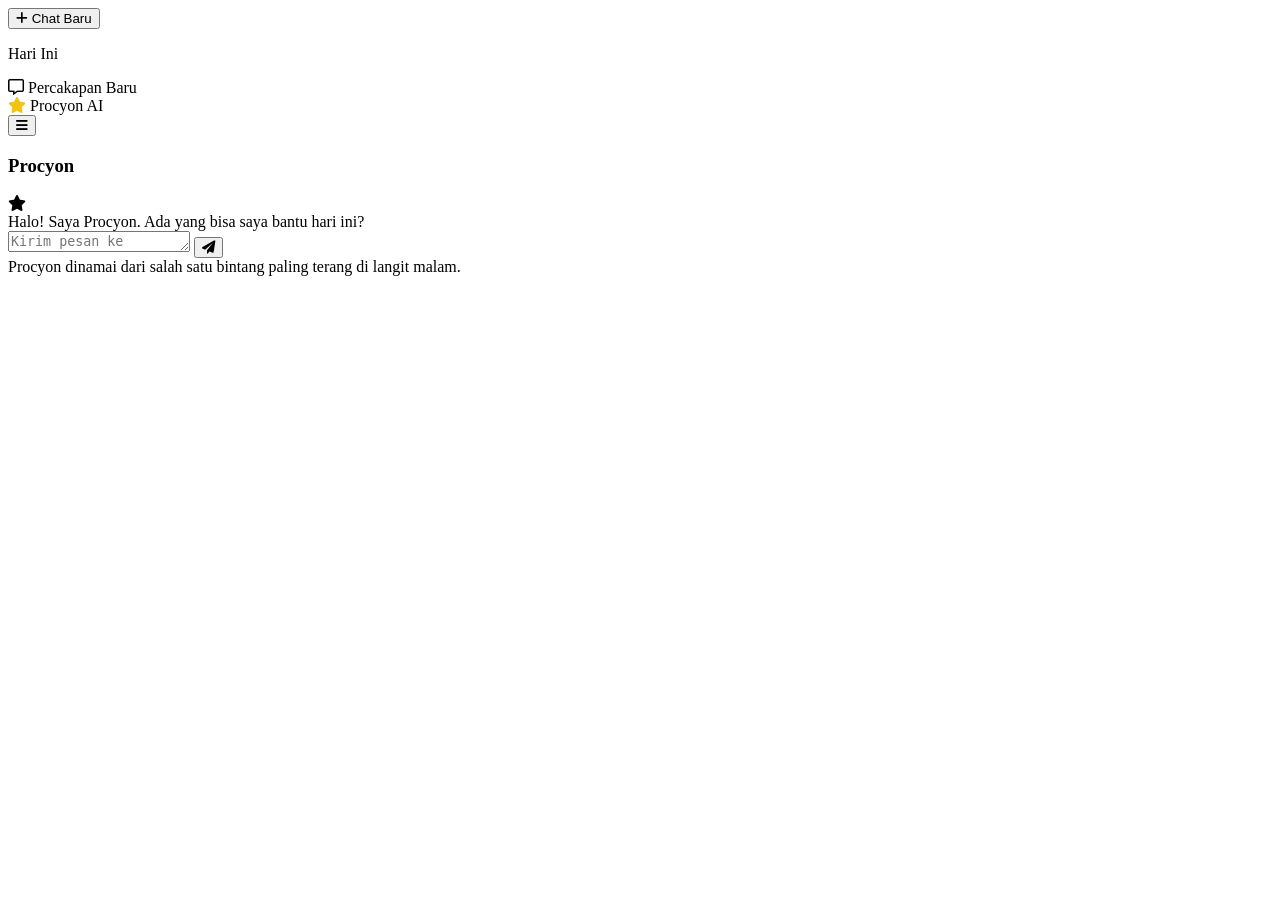
==== index.html @ 22b19453 "Procyon" ====
<!DOCTYPE html>
<html lang="id">
<head>
  <meta charset="UTF-8">
  <meta name="viewport" content="width=device-width, initial-scale=1.0">
  <title>Procyon AI</title>
  <link rel="stylesheet" href="style.css">
  <link href="https://cdnjs.cloudflare.com/ajax/libs/font-awesome/6.0.0/css/all.min.css" rel="stylesheet">
</head>
<body>
  <div class="app-container">
    <!-- Sidebar -->
    <aside class="sidebar">
      <button id="new-chat-btn"><i class="fas fa-plus"></i> Chat Baru</button>
      <div class="history-list">
        <p class="history-title">Hari Ini</p>
        <div class="history-item"><i class="far fa-message"></i> Percakapan Baru</div>
      </div>
      <div class="sidebar-footer">
        <div class="user-profile">
          <i class="fas fa-star" style="color: #f1c40f;"></i> Procyon AI
        </div>
      </div>
    </aside>

    <!-- Main Chat Area -->
    <main class="chat-main">
      <div class="chat-header-mobile">
        <button id="menu-btn"><i class="fas fa-bars"></i></button>
        <h3>Procyon</h3>
      </div>
      
      <div class="chat-container" id="chat-box">
        <!-- Pesan Default -->
        <div class="message-wrapper ai">
          <div class="avatar"><i class="fas fa-star"></i></div>
          <div class="message-content">
            Halo! Saya Procyon. Ada yang bisa saya bantu hari ini?
          </div>
        </div>
      </div>

      <!-- Input Area -->
      <div class="input-section">
        <div class="input-wrapper">
          <textarea id="user-input" rows="1" placeholder="Kirim pesan ke Procyon..."></textarea>
          <button id="send-btn"><i class="fas fa-paper-plane"></i></button>
        </div>
        <div class="disclaimer">Procyon dinamai dari salah satu bintang paling terang di langit malam.</div>
      </div>
    </main>
  </div>
  
  <script src="script.js"></script>
</body>
</html>
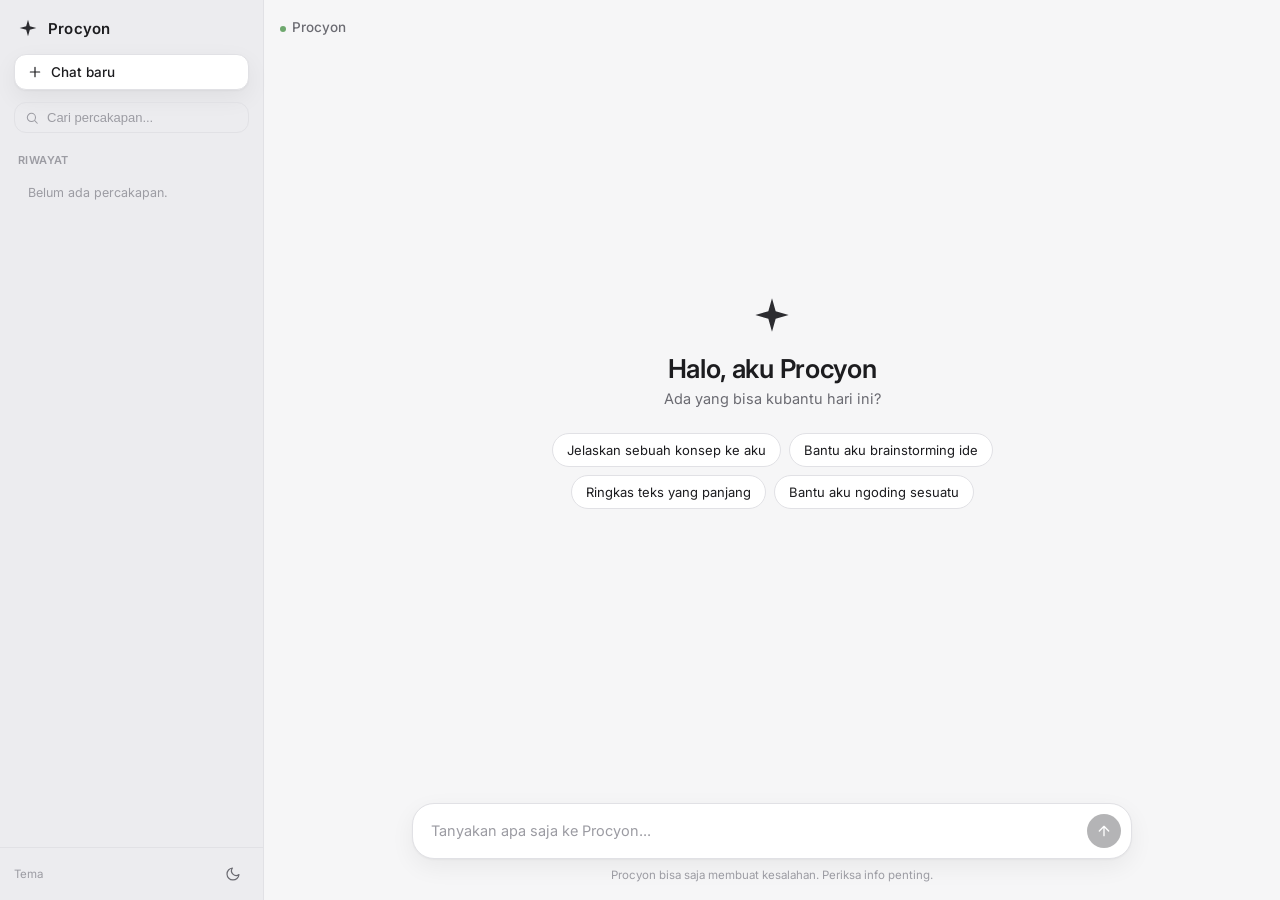
==== commit 4e70f957: "Update index.html" ====
--- a/index.html
+++ b/index.html
@@ -1,56 +1,787 @@
 <!DOCTYPE html>
-<html lang="id">
+<html lang="id" data-theme="light">
 <head>
-  <meta charset="UTF-8">
-  <meta name="viewport" content="width=device-width, initial-scale=1.0">
-  <title>Procyon AI</title>
-  <link rel="stylesheet" href="style.css">
-  <link href="https://cdnjs.cloudflare.com/ajax/libs/font-awesome/6.0.0/css/all.min.css" rel="stylesheet">
+<meta charset="UTF-8">
+<meta name="viewport" content="width=device-width, initial-scale=1.0">
+<title>Procyon</title>
+<link rel="preconnect" href="https://fonts.googleapis.com">
+<link rel="preconnect" href="https://fonts.gstatic.com" crossorigin>
+<link href="https://fonts.googleapis.com/css2?family=Inter:wght@400;500;600;700&family=JetBrains+Mono:wght@400;500&display=swap" rel="stylesheet">
+<style>
+  :root{
+    --bg:#f6f6f7;
+    --bg-sidebar:#ececef;
+    --bg-surface:#ffffff;
+    --bg-hover:#e4e4e8;
+    --border:#e1e1e5;
+    --text:#1c1c1f;
+    --text-muted:#6b6b72;
+    --text-faint:#9c9ca3;
+    --accent:#2c2c30;
+    --accent-contrast:#ffffff;
+    --danger:#b3432f;
+    --radius-lg:18px;
+    --radius-md:12px;
+    --radius-sm:8px;
+    --shadow:0 1px 2px rgba(20,20,25,.04), 0 8px 24px rgba(20,20,25,.06);
+    color-scheme: light;
+  }
+  [data-theme="dark"]{
+    --bg:#1b1b1e;
+    --bg-sidebar:#202024;
+    --bg-surface:#28282c;
+    --bg-hover:#323236;
+    --border:#37373c;
+    --text:#f1f1f2;
+    --text-muted:#a2a2a8;
+    --text-faint:#6f6f76;
+    --accent:#f1f1f2;
+    --accent-contrast:#1b1b1e;
+    --danger:#e08a76;
+    --shadow:0 1px 2px rgba(0,0,0,.2), 0 8px 24px rgba(0,0,0,.3);
+    color-scheme: dark;
+  }
+
+  *{box-sizing:border-box; margin:0; padding:0;}
+  html,body{height:100%;}
+  body{
+    font-family:'Inter', -apple-system, BlinkMacSystemFont, 'Segoe UI', sans-serif;
+    background:var(--bg);
+    color:var(--text);
+    overflow:hidden;
+    -webkit-font-smoothing:antialiased;
+  }
+  button{font-family:inherit; cursor:pointer;}
+  textarea{font-family:inherit;}
+  ::selection{background:rgba(140,140,160,.35);}
+
+  /* thin scrollbars */
+  *{scrollbar-width:thin; scrollbar-color: var(--border) transparent;}
+  *::-webkit-scrollbar{width:8px; height:8px;}
+  *::-webkit-scrollbar-thumb{background:var(--border); border-radius:8px;}
+  *::-webkit-scrollbar-track{background:transparent;}
+
+  a:focus-visible, button:focus-visible, textarea:focus-visible, input:focus-visible{
+    outline:2px solid var(--text-muted);
+    outline-offset:2px;
+  }
+
+  .app{display:flex; height:100vh; width:100vw; position:relative;}
+
+  /* ---------- Star mark (Procyon signature) ---------- */
+  .star{
+    display:inline-block;
+    color:var(--accent);
+  }
+  .star svg{display:block;}
+  @keyframes starPulse{
+    0%,100%{ transform:scale(1); opacity:1; }
+    50%{ transform:scale(.78); opacity:.55; }
+  }
+  @keyframes starSpin{
+    from{ transform:rotate(0deg); }
+    to{ transform:rotate(360deg); }
+  }
+  .star.thinking svg{ animation: starPulse 1.1s ease-in-out infinite; }
+  .star.idle-anim svg{ animation: starSpin 18s linear infinite; }
+
+  /* ---------- Sidebar ---------- */
+  .sidebar{
+    width:264px;
+    flex-shrink:0;
+    background:var(--bg-sidebar);
+    border-right:1px solid var(--border);
+    display:flex;
+    flex-direction:column;
+    height:100%;
+    transition:transform .25s ease, width .25s ease;
+    z-index:40;
+  }
+  .sidebar-header{
+    display:flex; align-items:center; gap:10px;
+    padding:18px 16px 14px 18px;
+  }
+  .brand{display:flex; align-items:center; gap:10px; flex:1; min-width:0;}
+  .brand-name{font-weight:600; font-size:15px; letter-spacing:.2px;}
+  .sidebar-collapse{
+    background:none; border:none; color:var(--text-muted);
+    width:28px; height:28px; border-radius:var(--radius-sm);
+    display:flex; align-items:center; justify-content:center;
+  }
+  .sidebar-collapse:hover{background:var(--bg-hover);}
+
+  .new-chat-btn{
+    margin:2px 14px 12px 14px;
+    display:flex; align-items:center; gap:8px;
+    background:var(--bg-surface);
+    border:1px solid var(--border);
+    color:var(--text);
+    padding:9px 12px;
+    border-radius:var(--radius-md);
+    font-size:13.5px; font-weight:500;
+    box-shadow:var(--shadow);
+  }
+  .new-chat-btn:hover{background:var(--bg-hover);}
+
+  .sidebar-search{
+    margin:0 14px 10px 14px;
+    display:flex; align-items:center; gap:8px;
+    background:transparent;
+    border:1px solid var(--border);
+    border-radius:var(--radius-md);
+    padding:7px 10px;
+  }
+  .sidebar-search svg{flex-shrink:0; color:var(--text-faint);}
+  .sidebar-search input{
+    border:none; background:transparent; outline:none;
+    font-size:13px; color:var(--text); width:100%;
+  }
+  .sidebar-search input::placeholder{color:var(--text-faint);}
+
+  .sidebar-label{
+    padding:10px 18px 4px 18px;
+    font-size:11px; font-weight:600; letter-spacing:.4px;
+    color:var(--text-faint); text-transform:uppercase;
+  }
+
+  .session-list{flex:1; overflow-y:auto; padding:0 10px 10px 10px;}
+  .session-item{
+    position:relative;
+    display:flex; align-items:center;
+    gap:8px;
+    padding:9px 10px;
+    border-radius:var(--radius-sm);
+    font-size:13.5px;
+    color:var(--text);
+    cursor:pointer;
+    white-space:nowrap; overflow:hidden;
+  }
+  .session-item span.title{overflow:hidden; text-overflow:ellipsis; flex:1;}
+  .session-item:hover{background:var(--bg-hover);}
+  .session-item.active{background:var(--bg-hover); font-weight:500;}
+  .session-delete{
+    display:none;
+    background:none; border:none; color:var(--text-faint);
+    width:22px; height:22px; border-radius:6px;
+    align-items:center; justify-content:center; flex-shrink:0;
+  }
+  .session-item:hover .session-delete{display:flex;}
+  .session-delete:hover{color:var(--danger); background:rgba(179,67,47,.1);}
+  .session-empty{padding:14px 18px; font-size:12.5px; color:var(--text-faint);}
+
+  .sidebar-footer{
+    border-top:1px solid var(--border);
+    padding:10px 14px;
+    display:flex; align-items:center; justify-content:space-between;
+  }
+  .icon-btn{
+    background:none; border:none; color:var(--text-muted);
+    width:32px; height:32px; border-radius:var(--radius-sm);
+    display:flex; align-items:center; justify-content:center;
+  }
+  .icon-btn:hover{background:var(--bg-hover); color:var(--text);}
+  .footer-hint{font-size:11.5px; color:var(--text-faint);}
+
+  .sidebar-backdrop{
+    display:none;
+    position:fixed; inset:0; background:rgba(0,0,0,.35);
+    z-index:35;
+  }
+
+  /* ---------- Main ---------- */
+  .main{flex:1; display:flex; flex-direction:column; min-width:0; height:100%;}
+  .topbar{
+    height:54px; flex-shrink:0;
+    display:flex; align-items:center; gap:10px;
+    padding:0 16px;
+    border-bottom:1px solid transparent;
+  }
+  .hamburger{display:none;}
+  .topbar-title{font-size:13.5px; color:var(--text-muted); font-weight:500;}
+  .topbar-spacer{flex:1;}
+  .status-dot{
+    width:6px; height:6px; border-radius:50%;
+    background:#6ea86e; display:inline-block; margin-right:6px;
+  }
+
+  .chat-scroll{
+    flex:1; overflow-y:auto;
+    display:flex; flex-direction:column; align-items:center;
+  }
+  .chat-inner{width:100%; max-width:720px; padding:8px 20px 40px 20px;}
+
+  /* empty state */
+  .empty-state{
+    display:flex; flex-direction:column; align-items:center; justify-content:center;
+    text-align:center;
+    min-height:calc(100vh - 220px);
+    padding:0 16px;
+  }
+  .empty-state .star{margin-bottom:18px;}
+  .empty-title{font-size:26px; font-weight:600; letter-spacing:-.3px; margin-bottom:6px;}
+  .empty-sub{font-size:14.5px; color:var(--text-muted); margin-bottom:26px;}
+  .chip-row{display:flex; flex-wrap:wrap; gap:8px; justify-content:center; max-width:520px;}
+  .chip{
+    background:var(--bg-surface);
+    border:1px solid var(--border);
+    color:var(--text);
+    padding:8px 14px;
+    border-radius:999px;
+    font-size:13px;
+  }
+  .chip:hover{background:var(--bg-hover);}
+
+  /* messages */
+  .msg{margin:18px 0; animation:fadeIn .25s ease;}
+  @keyframes fadeIn{from{opacity:0; transform:translateY(4px);} to{opacity:1; transform:translateY(0);}}
+
+  .msg.user{display:flex; justify-content:flex-end;}
+  .msg.user .bubble{
+    background:var(--bg-surface);
+    border:1px solid var(--border);
+    border-radius:var(--radius-lg);
+    padding:10px 16px;
+    max-width:75%;
+    font-size:14.5px;
+    line-height:1.55;
+    white-space:pre-wrap;
+    word-break:break-word;
+  }
+
+  .msg.assistant{display:flex; gap:12px; align-items:flex-start;}
+  .msg.assistant .avatar{
+    flex-shrink:0; width:26px; height:26px;
+    border-radius:50%;
+    background:var(--bg-surface);
+    border:1px solid var(--border);
+    display:flex; align-items:center; justify-content:center;
+    margin-top:2px;
+  }
+  .msg.assistant .avatar svg{width:13px; height:13px;}
+  .msg.assistant .content{
+    flex:1; min-width:0;
+    font-size:14.5px; line-height:1.65;
+  }
+  .msg.assistant .content p{margin:0 0 10px 0;}
+  .msg.assistant .content p:last-child{margin-bottom:0;}
+  .msg.assistant .content code{
+    font-family:'JetBrains Mono', monospace;
+    background:var(--bg-hover);
+    padding:1px 5px; border-radius:4px; font-size:.88em;
+  }
+  .msg.assistant .content pre{
+    background:var(--bg-surface);
+    border:1px solid var(--border);
+    border-radius:var(--radius-md);
+    padding:12px 14px;
+    overflow-x:auto;
+    margin:10px 0;
+  }
+  .msg.assistant .content pre code{background:none; padding:0; font-size:13px;}
+  .msg.assistant .content strong{font-weight:600;}
+
+  .msg-actions{
+    display:flex; gap:2px; margin-top:6px;
+    opacity:0; transition:opacity .15s ease;
+  }
+  .msg.assistant:hover .msg-actions{opacity:1;}
+  .msg-actions button{
+    background:none; border:none; color:var(--text-faint);
+    width:26px; height:26px; border-radius:6px;
+    display:flex; align-items:center; justify-content:center;
+  }
+  .msg-actions button:hover{background:var(--bg-hover); color:var(--text);}
+
+  .typing .content{display:flex; align-items:center; gap:4px; height:20px;}
+  .typing-dot{
+    width:6px; height:6px; border-radius:50%;
+    background:var(--text-faint);
+    animation:typingBounce 1.2s infinite ease-in-out;
+  }
+  .typing-dot:nth-child(2){animation-delay:.15s;}
+  .typing-dot:nth-child(3){animation-delay:.3s;}
+  @keyframes typingBounce{
+    0%,60%,100%{ transform:translateY(0); opacity:.5; }
+    30%{ transform:translateY(-4px); opacity:1; }
+  }
+
+  /* composer */
+  .composer-wrap{
+    display:flex; justify-content:center;
+    padding:0 20px 18px 20px;
+    flex-shrink:0;
+  }
+  .composer{
+    width:100%; max-width:720px;
+    background:var(--bg-surface);
+    border:1px solid var(--border);
+    border-radius:22px;
+    box-shadow:var(--shadow);
+    padding:10px 10px 10px 18px;
+    display:flex; align-items:flex-end; gap:8px;
+  }
+  .composer textarea{
+    flex:1; border:none; outline:none; background:transparent;
+    resize:none; color:var(--text);
+    font-size:14.5px; line-height:1.5;
+    max-height:200px; padding:6px 0;
+  }
+  .composer textarea::placeholder{color:var(--text-faint);}
+  .send-btn{
+    flex-shrink:0;
+    width:34px; height:34px; border-radius:50%;
+    background:var(--accent); color:var(--accent-contrast);
+    border:none;
+    display:flex; align-items:center; justify-content:center;
+    transition:opacity .15s ease, transform .1s ease;
+  }
+  .send-btn:disabled{opacity:.35; cursor:default;}
+  .send-btn:not(:disabled):hover{transform:scale(1.05);}
+  .composer-hint{
+    text-align:center; font-size:11.5px; color:var(--text-faint);
+    margin-top:9px;
+  }
+
+  /* toast */
+  .toast{
+    position:fixed; bottom:22px; left:50%;
+    transform:translateX(-50%) translateY(10px);
+    background:var(--accent); color:var(--accent-contrast);
+    padding:9px 16px; border-radius:999px;
+    font-size:13px; font-weight:500;
+    opacity:0; pointer-events:none;
+    transition:opacity .2s ease, transform .2s ease;
+    z-index:100;
+    box-shadow:var(--shadow);
+  }
+  .toast.show{opacity:1; transform:translateX(-50%) translateY(0);}
+
+  /* responsive */
+  @media (max-width:820px){
+    .sidebar{
+      position:fixed; top:0; left:0; bottom:0;
+      transform:translateX(-100%);
+      width:280px;
+    }
+    .sidebar.open{transform:translateX(0);}
+    .sidebar-backdrop.show{display:block;}
+    .hamburger{
+      display:flex; background:none; border:none; color:var(--text);
+      width:32px; height:32px; border-radius:var(--radius-sm);
+      align-items:center; justify-content:center;
+    }
+    .hamburger:hover{background:var(--bg-hover);}
+    .msg.user .bubble{max-width:88%;}
+  }
+
+  @media (prefers-reduced-motion: reduce){
+    *{animation-duration:.001ms !important; transition-duration:.001ms !important;}
+  }
+</style>
 </head>
 <body>
-  <div class="app-container">
-    <!-- Sidebar -->
-    <aside class="sidebar">
-      <button id="new-chat-btn"><i class="fas fa-plus"></i> Chat Baru</button>
-      <div class="history-list">
-        <p class="history-title">Hari Ini</p>
-        <div class="history-item"><i class="far fa-message"></i> Percakapan Baru</div>
+
+<div class="app">
+
+  <div class="sidebar-backdrop" id="backdrop"></div>
+
+  <aside class="sidebar" id="sidebar">
+    <div class="sidebar-header">
+      <div class="brand">
+        <span class="star idle-anim" aria-hidden="true">
+          <svg width="20" height="20" viewBox="0 0 24 24" fill="currentColor"><path d="M12 2 L14.2 9.8 L22 12 L14.2 14.2 L12 22 L9.8 14.2 L2 12 L9.8 9.8 Z"/></svg>
+        </span>
+        <span class="brand-name">Procyon</span>
       </div>
-      <div class="sidebar-footer">
-        <div class="user-profile">
-          <i class="fas fa-star" style="color: #f1c40f;"></i> Procyon AI
+      <button class="sidebar-collapse hamburger" id="closeSidebar" aria-label="Tutup sidebar">
+        <svg width="18" height="18" viewBox="0 0 24 24" fill="none" stroke="currentColor" stroke-width="1.8" stroke-linecap="round"><path d="M18 6 6 18M6 6l12 12"/></svg>
+      </button>
+    </div>
+
+    <button class="new-chat-btn" id="newChatBtn">
+      <svg width="16" height="16" viewBox="0 0 24 24" fill="none" stroke="currentColor" stroke-width="1.8" stroke-linecap="round"><path d="M12 5v14M5 12h14"/></svg>
+      Chat baru
+    </button>
+
+    <div class="sidebar-search">
+      <svg width="14" height="14" viewBox="0 0 24 24" fill="none" stroke="currentColor" stroke-width="1.8" stroke-linecap="round"><circle cx="11" cy="11" r="7"/><path d="m21 21-4.3-4.3"/></svg>
+      <input type="text" id="searchInput" placeholder="Cari percakapan...">
+    </div>
+
+    <div class="sidebar-label">Riwayat</div>
+    <div class="session-list" id="sessionList"></div>
+
+    <div class="sidebar-footer">
+      <span class="footer-hint">Tema</span>
+      <button class="icon-btn" id="themeToggle" aria-label="Ganti tema"></button>
+    </div>
+  </aside>
+
+  <div class="main">
+    <div class="topbar">
+      <button class="hamburger" id="openSidebar" aria-label="Buka sidebar">
+        <svg width="18" height="18" viewBox="0 0 24 24" fill="none" stroke="currentColor" stroke-width="1.8" stroke-linecap="round"><path d="M4 7h16M4 12h16M4 17h16"/></svg>
+      </button>
+      <span class="topbar-title"><span class="status-dot"></span>Procyon</span>
+      <div class="topbar-spacer"></div>
+    </div>
+
+    <div class="chat-scroll" id="chatScroll">
+      <div class="chat-inner" id="chatInner">
+        <!-- messages / empty state injected here -->
+      </div>
+    </div>
+
+    <div class="composer-wrap">
+      <div style="width:100%; max-width:720px;">
+        <div class="composer">
+          <textarea id="composerInput" rows="1" placeholder="Tanyakan apa saja ke Procyon..."></textarea>
+          <button class="send-btn" id="sendBtn" disabled aria-label="Kirim">
+            <svg width="16" height="16" viewBox="0 0 24 24" fill="none" stroke="currentColor" stroke-width="2" stroke-linecap="round" stroke-linejoin="round"><path d="M12 19V5M5 12l7-7 7 7"/></svg>
+          </button>
         </div>
+        <div class="composer-hint">Procyon bisa saja membuat kesalahan. Periksa info penting.</div>
       </div>
-    </aside>
-
-    <!-- Main Chat Area -->
-    <main class="chat-main">
-      <div class="chat-header-mobile">
-        <button id="menu-btn"><i class="fas fa-bars"></i></button>
-        <h3>Procyon</h3>
+    </div>
+  </div>
+
+</div>
+
+<div class="toast" id="toast"></div>
+
+<script>
+(function(){
+  "use strict";
+
+  /* ============ ICONS ============ */
+  const ICON = {
+    star: '<svg width="13" height="13" viewBox="0 0 24 24" fill="currentColor"><path d="M12 2 L14.2 9.8 L22 12 L14.2 14.2 L12 22 L9.8 14.2 L2 12 L9.8 9.8 Z"/></svg>',
+    copy: '<svg width="14" height="14" viewBox="0 0 24 24" fill="none" stroke="currentColor" stroke-width="1.8" stroke-linecap="round" stroke-linejoin="round"><rect x="9" y="9" width="12" height="12" rx="2"/><path d="M5 15V5a2 2 0 0 1 2-2h10"/></svg>',
+    check: '<svg width="14" height="14" viewBox="0 0 24 24" fill="none" stroke="currentColor" stroke-width="2.2" stroke-linecap="round" stroke-linejoin="round"><path d="M20 6 9 17l-5-5"/></svg>',
+    refresh: '<svg width="14" height="14" viewBox="0 0 24 24" fill="none" stroke="currentColor" stroke-width="1.8" stroke-linecap="round" stroke-linejoin="round"><path d="M21 2v6h-6M3 22v-6h6M3.5 8a8.5 8.5 0 0 1 14.6-4.2M20.5 16a8.5 8.5 0 0 1-14.6 4.2"/></svg>',
+    trash: '<svg width="14" height="14" viewBox="0 0 24 24" fill="none" stroke="currentColor" stroke-width="1.8" stroke-linecap="round" stroke-linejoin="round"><path d="M3 6h18M8 6V4a1 1 0 0 1 1-1h6a1 1 0 0 1 1 1v2m2 0v14a2 2 0 0 1-2 2H7a2 2 0 0 1-2-2V6"/></svg>',
+    sun: '<svg width="16" height="16" viewBox="0 0 24 24" fill="none" stroke="currentColor" stroke-width="1.8" stroke-linecap="round"><circle cx="12" cy="12" r="4"/><path d="M12 2v2M12 20v2M4.9 4.9l1.4 1.4M17.7 17.7l1.4 1.4M2 12h2M20 12h2M4.9 19.1l1.4-1.4M17.7 6.3l1.4-1.4"/></svg>',
+    moon: '<svg width="16" height="16" viewBox="0 0 24 24" fill="none" stroke="currentColor" stroke-width="1.8" stroke-linecap="round" stroke-linejoin="round"><path d="M21 12.8A9 9 0 1 1 11.2 3 7 7 0 0 0 21 12.8Z"/></svg>'
+  };
+
+  const PROMPT_CHIPS = [
+    "Jelaskan sebuah konsep ke aku",
+    "Bantu aku brainstorming ide",
+    "Ringkas teks yang panjang",
+    "Bantu aku ngoding sesuatu"
+  ];
+
+  /* ============ STATE ============ */
+  let sessions = loadSessions();
+  let currentId = localStorage.getItem('procyon_current') || (sessions[0] && sessions[0].id) || null;
+
+  function loadSessions(){
+    try{ return JSON.parse(localStorage.getItem('procyon_sessions')) || []; }
+    catch(e){ return []; }
+  }
+  function saveSessions(){
+    localStorage.setItem('procyon_sessions', JSON.stringify(sessions));
+    if(currentId) localStorage.setItem('procyon_current', currentId);
+  }
+  function getCurrentSession(){
+    return sessions.find(s => s.id === currentId) || null;
+  }
+  function makeId(){ return 'c_' + Date.now() + '_' + Math.random().toString(36).slice(2,7); }
+
+  /* ============ DOM REFS ============ */
+  const sidebar = document.getElementById('sidebar');
+  const backdrop = document.getElementById('backdrop');
+  const sessionListEl = document.getElementById('sessionList');
+  const chatInner = document.getElementById('chatInner');
+  const chatScroll = document.getElementById('chatScroll');
+  const composerInput = document.getElementById('composerInput');
+  const sendBtn = document.getElementById('sendBtn');
+  const searchInput = document.getElementById('searchInput');
+  const toastEl = document.getElementById('toast');
+  const themeToggle = document.getElementById('themeToggle');
+
+  /* ============ THEME ============ */
+  function applyTheme(t){
+    document.documentElement.dataset.theme = t;
+    themeToggle.innerHTML = t === 'dark' ? ICON.sun : ICON.moon;
+    localStorage.setItem('procyon_theme', t);
+  }
+  applyTheme(localStorage.getItem('procyon_theme') || 'light');
+  themeToggle.addEventListener('click', () => {
+    applyTheme(document.documentElement.dataset.theme === 'dark' ? 'light' : 'dark');
+  });
+
+  /* ============ SIDEBAR (mobile) ============ */
+  document.getElementById('openSidebar').addEventListener('click', () => {
+    sidebar.classList.add('open'); backdrop.classList.add('show');
+  });
+  document.getElementById('closeSidebar').addEventListener('click', closeMobileSidebar);
+  backdrop.addEventListener('click', closeMobileSidebar);
+  function closeMobileSidebar(){
+    sidebar.classList.remove('open'); backdrop.classList.remove('show');
+  }
+
+  /* ============ SESSION LIST ============ */
+  function renderSessionList(filter){
+    const q = (filter||'').trim().toLowerCase();
+    const filtered = sessions
+      .slice()
+      .sort((a,b) => b.updatedAt - a.updatedAt)
+      .filter(s => !q || s.title.toLowerCase().includes(q));
+
+    if(filtered.length === 0){
+      sessionListEl.innerHTML = '<div class="session-empty">Belum ada percakapan.</div>';
+      return;
+    }
+    sessionListEl.innerHTML = filtered.map(s => `
+      <div class="session-item ${s.id === currentId ? 'active' : ''}" data-id="${s.id}">
+        <span class="title">${escapeHtml(s.title)}</span>
+        <button class="session-delete" data-del="${s.id}" aria-label="Hapus percakapan">${ICON.trash}</button>
       </div>
+    `).join('');
+  }
+
+  sessionListEl.addEventListener('click', (e) => {
+    const delBtn = e.target.closest('[data-del]');
+    if(delBtn){
+      e.stopPropagation();
+      deleteSession(delBtn.dataset.del);
+      return;
+    }
+    const item = e.target.closest('.session-item');
+    if(item){ switchSession(item.dataset.id); closeMobileSidebar(); }
+  });
+
+  searchInput.addEventListener('input', () => renderSessionList(searchInput.value));
+
+  function switchSession(id){
+    currentId = id;
+    saveSessions();
+    renderSessionList(searchInput.value);
+    renderMessages();
+  }
+
+  function deleteSession(id){
+    sessions = sessions.filter(s => s.id !== id);
+    if(currentId === id){
+      currentId = sessions[0] ? sessions[0].id : null;
+    }
+    saveSessions();
+    renderSessionList(searchInput.value);
+    renderMessages();
+    showToast('Percakapan dihapus');
+  }
+
+  document.getElementById('newChatBtn').addEventListener('click', () => {
+    currentId = null;
+    saveSessions();
+    renderSessionList(searchInput.value);
+    renderMessages();
+    composerInput.focus();
+    closeMobileSidebar();
+  });
+
+  /* ============ MESSAGE RENDERING ============ */
+  function renderMessages(){
+    const session = getCurrentSession();
+    if(!session || session.messages.length === 0){
+      chatInner.innerHTML = `
+        <div class="empty-state">
+          <span class="star idle-anim">${ICON_STAR_LG()}</span>
+          <div class="empty-title">Halo, aku Procyon</div>
+          <div class="empty-sub">Ada yang bisa kubantu hari ini?</div>
+          <div class="chip-row">
+            ${PROMPT_CHIPS.map(c => `<button class="chip" data-chip="${escapeHtml(c)}">${escapeHtml(c)}</button>`).join('')}
+          </div>
+        </div>`;
+      chatInner.querySelectorAll('[data-chip]').forEach(btn => {
+        btn.addEventListener('click', () => {
+          composerInput.value = btn.dataset.chip;
+          autoResize();
+          composerInput.focus();
+          toggleSendState();
+        });
+      });
+      return;
+    }
+
+    chatInner.innerHTML = session.messages.map((m, idx) => {
+      if(m.role === 'user'){
+        return `<div class="msg user"><div class="bubble">${escapeHtml(m.content)}</div></div>`;
+      }
+      const isLast = idx === session.messages.length - 1;
+      return `
+        <div class="msg assistant" data-idx="${idx}">
+          <div class="avatar">${ICON.star}</div>
+          <div class="content-wrap" style="flex:1; min-width:0;">
+            <div class="content">${parseMarkdown(m.content)}</div>
+            <div class="msg-actions">
+              <button data-copy="${idx}" aria-label="Salin">${ICON.copy}</button>
+              ${isLast ? `<button data-regen="${idx}" aria-label="Buat ulang">${ICON.refresh}</button>` : ''}
+            </div>
+          </div>
+        </div>`;
+    }).join('');
+
+    scrollToBottom();
+  }
+
+  function ICON_STAR_LG(){
+    return '<svg width="40" height="40" viewBox="0 0 24 24" fill="currentColor"><path d="M12 2 L14.2 9.8 L22 12 L14.2 14.2 L12 22 L9.8 14.2 L2 12 L9.8 9.8 Z"/></svg>';
+  }
+
+  chatInner.addEventListener('click', (e) => {
+    const copyBtn = e.target.closest('[data-copy]');
+    if(copyBtn){
+      const session = getCurrentSession();
+      const text = session.messages[+copyBtn.dataset.copy].content;
+      navigator.clipboard.writeText(text).then(() => showToast('Disalin ke clipboard'));
+      return;
+    }
+    const regenBtn = e.target.closest('[data-regen]');
+    if(regenBtn){ regenerateLast(); }
+  });
+
+  function scrollToBottom(){
+    requestAnimationFrame(() => { chatScroll.scrollTop = chatScroll.scrollHeight; });
+  }
+
+  /* ============ MARKDOWN (lightweight) ============ */
+  function escapeHtml(str){
+    return str.replace(/[&<>"']/g, c => ({'&':'&amp;','<':'&lt;','>':'&gt;','"':'&quot;',"'":'&#39;'}[c]));
+  }
+  function parseMarkdown(raw){
+    let text = escapeHtml(raw);
+    const blocks = [];
+    text = text.replace(/```([\s\S]*?)```/g, (_, code) => {
+      blocks.push(`<pre><code>${code.trim()}</code></pre>`);
+      return `\u0000${blocks.length - 1}\u0000`;
+    });
+    text = text.replace(/`([^`]+)`/g, '<code>$1</code>');
+    text = text.replace(/\*\*([^*]+)\*\*/g, '<strong>$1</strong>');
+    text = text.replace(/(^|[^*])\*([^*]+)\*/g, '$1<em>$2</em>');
+    text = text.split(/\n{2,}/).map(p => `<p>${p.replace(/\n/g,'<br>')}</p>`).join('');
+    text = text.replace(/\u0000(\d+)\u0000/g, (_, i) => blocks[+i]);
+    return text;
+  }
+
+  /* ============ COMPOSER ============ */
+  function autoResize(){
+    composerInput.style.height = 'auto';
+    composerInput.style.height = Math.min(composerInput.scrollHeight, 200) + 'px';
+  }
+  function toggleSendState(){
+    sendBtn.disabled = composerInput.value.trim().length === 0;
+  }
+  composerInput.addEventListener('input', () => { autoResize(); toggleSendState(); });
+  composerInput.addEventListener('keydown', (e) => {
+    if(e.key === 'Enter' && !e.shiftKey){
+      e.preventDefault();
+      sendMessage();
+    }
+  });
+  sendBtn.addEventListener('click', sendMessage);
+
+  function sendMessage(){
+    const text = composerInput.value.trim();
+    if(!text) return;
+
+    if(!currentId){
+      const s = { id: makeId(), title: text.slice(0,42), messages: [], updatedAt: Date.now() };
+      sessions.push(s);
+      currentId = s.id;
+    }
+    const session = getCurrentSession();
+    if(session.messages.length === 0) session.title = text.slice(0,42);
+    session.messages.push({ role:'user', content:text });
+    session.updatedAt = Date.now();
+    saveSessions();
+    renderSessionList(searchInput.value);
+    renderMessages();
+
+    composerInput.value = '';
+    autoResize();
+    toggleSendState();
+
+    askAI(session);
+  }
+
+  function regenerateLast(){
+    const session = getCurrentSession();
+    if(!session) return;
+    const last = session.messages[session.messages.length - 1];
+    if(last && last.role === 'assistant') session.messages.pop();
+    saveSessions();
+    renderMessages();
+    askAI(session);
+  }
+
+  /* ============ AI CALL ============ =====================================
+     Ganti bagian ini untuk sambungkan ke backend/API kamu sendiri
+     (mis. Groq API lewat serverless function seperti di Garuda AI).
+     Bentuk yang diharapkan dari endpoint: POST { messages } -> { reply }
+  ========================================================================= */
+    async function askAI(session){
+    showTypingIndicator();
+    try {
+      const res = await fetch('/api/chat', {
+        method: 'POST',
+        headers: { 'Content-Type': 'application/json' },
+        body: JSON.stringify({ messages: session.messages })
+      });
       
-      <div class="chat-container" id="chat-box">
-        <!-- Pesan Default -->
-        <div class="message-wrapper ai">
-          <div class="avatar"><i class="fas fa-star"></i></div>
-          <div class="message-content">
-            Halo! Saya Procyon. Ada yang bisa saya bantu hari ini?
-          </div>
-        </div>
-      </div>
-
-      <!-- Input Area -->
-      <div class="input-section">
-        <div class="input-wrapper">
-          <textarea id="user-input" rows="1" placeholder="Kirim pesan ke Procyon..."></textarea>
-          <button id="send-btn"><i class="fas fa-paper-plane"></i></button>
-        </div>
-        <div class="disclaimer">Procyon dinamai dari salah satu bintang paling terang di langit malam.</div>
-      </div>
-    </main>
-  </div>
-  
-  <script src="script.js"></script>
+      const data = await res.json();
+      
+      if (!res.ok) {
+        throw new Error(data.error || 'Terjadi kesalahan pada server');
+      }
+      
+      finishAIReply(session, data.reply || '(respons kosong)');
+    } catch (err) {
+      finishAIReply(session, `⚠️ Error: ${err.message || 'Gagal terhubung ke Procyon. Pastikan backend Vercel sudah aktif.'}`);
+    }
+  }
+
+
+  function wait(ms){ return new Promise(r => setTimeout(r, ms)); }
+
+  function showTypingIndicator(){
+    const wrap = document.createElement('div');
+    wrap.className = 'msg assistant typing';
+    wrap.id = 'typingIndicator';
+    wrap.innerHTML = `
+      <div class="avatar">${ICON.star}</div>
+      <div class="content">
+        <span class="typing-dot"></span><span class="typing-dot"></span><span class="typing-dot"></span>
+      </div>`;
+    chatInner.appendChild(wrap);
+    scrollToBottom();
+  }
+
+  function finishAIReply(session, replyText){
+    const indicator = document.getElementById('typingIndicator');
+    if(indicator) indicator.remove();
+    session.messages.push({ role:'assistant', content: replyText });
+    session.updatedAt = Date.now();
+    saveSessions();
+    renderSessionList(searchInput.value);
+    renderMessages();
+  }
+
+  /* ============ TOAST ============ */
+  let toastTimer;
+  function showToast(msg){
+    toastEl.textContent = msg;
+    toastEl.classList.add('show');
+    clearTimeout(toastTimer);
+    toastTimer = setTimeout(() => toastEl.classList.remove('show'), 1800);
+  }
+
+  /* ============ INIT ============ */
+  renderSessionList('');
+  renderMessages();
+  toggleSendState();
+})();
+</script>
 </body>
 </html>
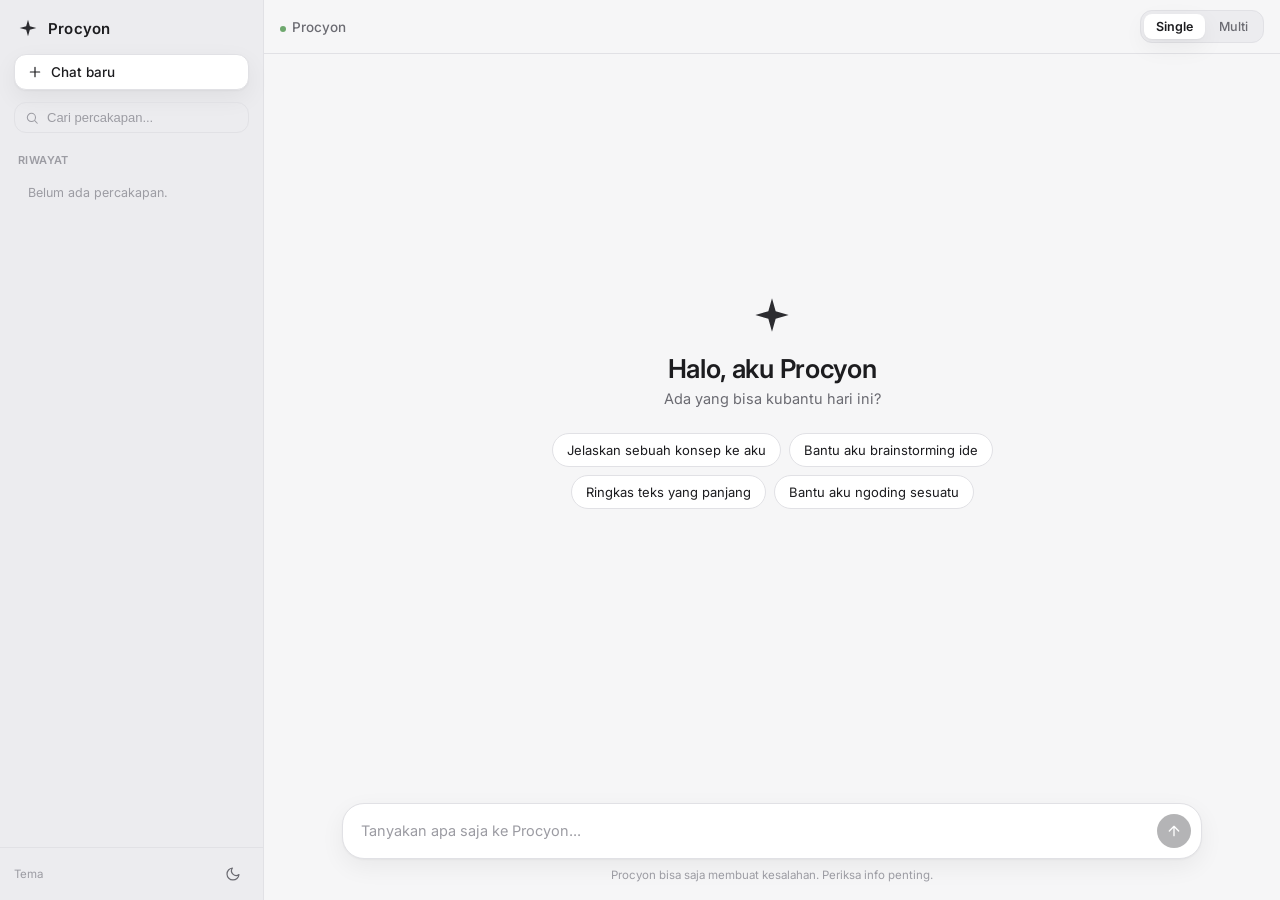
==== commit 21d0f8c9: "Refactor CSS styles and add mode switcher Refactor CSS for improved readability and organization. Up" ====
--- a/index.html
+++ b/index.html
@@ -55,7 +55,6 @@
   textarea{font-family:inherit;}
   ::selection{background:rgba(140,140,160,.35);}
 
-  /* thin scrollbars */
   *{scrollbar-width:thin; scrollbar-color: var(--border) transparent;}
   *::-webkit-scrollbar{width:8px; height:8px;}
   *::-webkit-scrollbar-thumb{background:var(--border); border-radius:8px;}
@@ -68,11 +67,7 @@
 
   .app{display:flex; height:100vh; width:100vw; position:relative;}
 
-  /* ---------- Star mark (Procyon signature) ---------- */
-  .star{
-    display:inline-block;
-    color:var(--accent);
-  }
+  .star{display:inline-block; color:var(--accent);}
   .star svg{display:block;}
   @keyframes starPulse{
     0%,100%{ transform:scale(1); opacity:1; }
@@ -85,22 +80,13 @@
   .star.thinking svg{ animation: starPulse 1.1s ease-in-out infinite; }
   .star.idle-anim svg{ animation: starSpin 18s linear infinite; }
 
-  /* ---------- Sidebar ---------- */
+  /* Sidebar */
   .sidebar{
-    width:264px;
-    flex-shrink:0;
-    background:var(--bg-sidebar);
-    border-right:1px solid var(--border);
-    display:flex;
-    flex-direction:column;
-    height:100%;
-    transition:transform .25s ease, width .25s ease;
-    z-index:40;
-  }
-  .sidebar-header{
-    display:flex; align-items:center; gap:10px;
-    padding:18px 16px 14px 18px;
-  }
+    width:264px; flex-shrink:0; background:var(--bg-sidebar);
+    border-right:1px solid var(--border); display:flex; flex-direction:column;
+    height:100%; transition:transform .25s ease, width .25s ease; z-index:40;
+  }
+  .sidebar-header{ display:flex; align-items:center; gap:10px; padding:18px 16px 14px 18px; }
   .brand{display:flex; align-items:center; gap:10px; flex:1; min-width:0;}
   .brand-name{font-weight:600; font-size:15px; letter-spacing:.2px;}
   .sidebar-collapse{
@@ -111,67 +97,47 @@
   .sidebar-collapse:hover{background:var(--bg-hover);}
 
   .new-chat-btn{
-    margin:2px 14px 12px 14px;
-    display:flex; align-items:center; gap:8px;
-    background:var(--bg-surface);
-    border:1px solid var(--border);
-    color:var(--text);
-    padding:9px 12px;
-    border-radius:var(--radius-md);
-    font-size:13.5px; font-weight:500;
+    margin:2px 14px 12px 14px; display:flex; align-items:center; gap:8px;
+    background:var(--bg-surface); border:1px solid var(--border); color:var(--text);
+    padding:9px 12px; border-radius:var(--radius-md); font-size:13.5px; font-weight:500;
     box-shadow:var(--shadow);
   }
   .new-chat-btn:hover{background:var(--bg-hover);}
 
   .sidebar-search{
-    margin:0 14px 10px 14px;
-    display:flex; align-items:center; gap:8px;
-    background:transparent;
-    border:1px solid var(--border);
-    border-radius:var(--radius-md);
-    padding:7px 10px;
+    margin:0 14px 10px 14px; display:flex; align-items:center; gap:8px;
+    background:transparent; border:1px solid var(--border); border-radius:var(--radius-md); padding:7px 10px;
   }
   .sidebar-search svg{flex-shrink:0; color:var(--text-faint);}
   .sidebar-search input{
-    border:none; background:transparent; outline:none;
-    font-size:13px; color:var(--text); width:100%;
+    border:none; background:transparent; outline:none; font-size:13px; color:var(--text); width:100%;
   }
   .sidebar-search input::placeholder{color:var(--text-faint);}
 
   .sidebar-label{
-    padding:10px 18px 4px 18px;
-    font-size:11px; font-weight:600; letter-spacing:.4px;
+    padding:10px 18px 4px 18px; font-size:11px; font-weight:600; letter-spacing:.4px;
     color:var(--text-faint); text-transform:uppercase;
   }
 
   .session-list{flex:1; overflow-y:auto; padding:0 10px 10px 10px;}
   .session-item{
-    position:relative;
-    display:flex; align-items:center;
-    gap:8px;
-    padding:9px 10px;
-    border-radius:var(--radius-sm);
-    font-size:13.5px;
-    color:var(--text);
-    cursor:pointer;
+    position:relative; display:flex; align-items:center; gap:8px; padding:9px 10px;
+    border-radius:var(--radius-sm); font-size:13.5px; color:var(--text); cursor:pointer;
     white-space:nowrap; overflow:hidden;
   }
   .session-item span.title{overflow:hidden; text-overflow:ellipsis; flex:1;}
   .session-item:hover{background:var(--bg-hover);}
   .session-item.active{background:var(--bg-hover); font-weight:500;}
   .session-delete{
-    display:none;
-    background:none; border:none; color:var(--text-faint);
-    width:22px; height:22px; border-radius:6px;
-    align-items:center; justify-content:center; flex-shrink:0;
+    display:none; background:none; border:none; color:var(--text-faint);
+    width:22px; height:22px; border-radius:6px; align-items:center; justify-content:center; flex-shrink:0;
   }
   .session-item:hover .session-delete{display:flex;}
   .session-delete:hover{color:var(--danger); background:rgba(179,67,47,.1);}
   .session-empty{padding:14px 18px; font-size:12.5px; color:var(--text-faint);}
 
   .sidebar-footer{
-    border-top:1px solid var(--border);
-    padding:10px 14px;
+    border-top:1px solid var(--border); padding:10px 14px;
     display:flex; align-items:center; justify-content:space-between;
   }
   .icon-btn{
@@ -183,119 +149,112 @@
   .footer-hint{font-size:11.5px; color:var(--text-faint);}
 
   .sidebar-backdrop{
-    display:none;
-    position:fixed; inset:0; background:rgba(0,0,0,.35);
-    z-index:35;
-  }
-
-  /* ---------- Main ---------- */
+    display:none; position:fixed; inset:0; background:rgba(0,0,0,.35); z-index:35;
+  }
+
+  /* Main */
   .main{flex:1; display:flex; flex-direction:column; min-width:0; height:100%;}
   .topbar{
-    height:54px; flex-shrink:0;
-    display:flex; align-items:center; gap:10px;
-    padding:0 16px;
-    border-bottom:1px solid transparent;
+    height:54px; flex-shrink:0; display:flex; align-items:center; gap:10px; padding:0 16px;
+    border-bottom:1px solid var(--border);
   }
   .hamburger{display:none;}
   .topbar-title{font-size:13.5px; color:var(--text-muted); font-weight:500;}
   .topbar-spacer{flex:1;}
   .status-dot{
-    width:6px; height:6px; border-radius:50%;
-    background:#6ea86e; display:inline-block; margin-right:6px;
-  }
-
-  .chat-scroll{
-    flex:1; overflow-y:auto;
-    display:flex; flex-direction:column; align-items:center;
-  }
-  .chat-inner{width:100%; max-width:720px; padding:8px 20px 40px 20px;}
-
-  /* empty state */
+    width:6px; height:6px; border-radius:50%; background:#6ea86e; display:inline-block; margin-right:6px;
+  }
+
+  /* Mode Switcher Toggle */
+  .mode-switch{
+    display:flex; background:var(--bg-sidebar); border:1px solid var(--border);
+    padding:3px; border-radius:var(--radius-md); gap:2px;
+  }
+  .mode-btn{
+    border:none; background:transparent; color:var(--text-muted); padding:5px 12px;
+    border-radius:var(--radius-sm); font-size:12.5px; font-weight:500; transition:all .15s ease;
+  }
+  .mode-btn.active{
+    background:var(--bg-surface); color:var(--text); box-shadow:var(--shadow); font-weight:600;
+  }
+
+  .chat-scroll{flex:1; overflow-y:auto; display:flex; flex-direction:column; align-items:center;}
+  .chat-inner{width:100%; max-width:860px; padding:8px 20px 40px 20px;}
+
+  /* Empty State */
   .empty-state{
     display:flex; flex-direction:column; align-items:center; justify-content:center;
-    text-align:center;
-    min-height:calc(100vh - 220px);
-    padding:0 16px;
+    text-align:center; min-height:calc(100vh - 220px); padding:0 16px;
   }
   .empty-state .star{margin-bottom:18px;}
   .empty-title{font-size:26px; font-weight:600; letter-spacing:-.3px; margin-bottom:6px;}
   .empty-sub{font-size:14.5px; color:var(--text-muted); margin-bottom:26px;}
   .chip-row{display:flex; flex-wrap:wrap; gap:8px; justify-content:center; max-width:520px;}
   .chip{
-    background:var(--bg-surface);
-    border:1px solid var(--border);
-    color:var(--text);
-    padding:8px 14px;
-    border-radius:999px;
-    font-size:13px;
+    background:var(--bg-surface); border:1px solid var(--border); color:var(--text);
+    padding:8px 14px; border-radius:999px; font-size:13px;
   }
   .chip:hover{background:var(--bg-hover);}
 
-  /* messages */
+  /* Messages */
   .msg{margin:18px 0; animation:fadeIn .25s ease;}
   @keyframes fadeIn{from{opacity:0; transform:translateY(4px);} to{opacity:1; transform:translateY(0);}}
 
   .msg.user{display:flex; justify-content:flex-end;}
   .msg.user .bubble{
-    background:var(--bg-surface);
-    border:1px solid var(--border);
-    border-radius:var(--radius-lg);
-    padding:10px 16px;
-    max-width:75%;
-    font-size:14.5px;
-    line-height:1.55;
-    white-space:pre-wrap;
-    word-break:break-word;
+    background:var(--bg-surface); border:1px solid var(--border); border-radius:var(--radius-lg);
+    padding:10px 16px; max-width:75%; font-size:14.5px; line-height:1.55; white-space:pre-wrap; word-break:break-word;
   }
 
   .msg.assistant{display:flex; gap:12px; align-items:flex-start;}
   .msg.assistant .avatar{
-    flex-shrink:0; width:26px; height:26px;
-    border-radius:50%;
-    background:var(--bg-surface);
-    border:1px solid var(--border);
-    display:flex; align-items:center; justify-content:center;
-    margin-top:2px;
+    flex-shrink:0; width:26px; height:26px; border-radius:50%; background:var(--bg-surface);
+    border:1px solid var(--border); display:flex; align-items:center; justify-content:center; margin-top:2px;
   }
   .msg.assistant .avatar svg{width:13px; height:13px;}
-  .msg.assistant .content{
-    flex:1; min-width:0;
-    font-size:14.5px; line-height:1.65;
-  }
+  .msg.assistant .content{flex:1; min-width:0; font-size:14.5px; line-height:1.65;}
   .msg.assistant .content p{margin:0 0 10px 0;}
   .msg.assistant .content p:last-child{margin-bottom:0;}
   .msg.assistant .content code{
-    font-family:'JetBrains Mono', monospace;
-    background:var(--bg-hover);
+    font-family:'JetBrains Mono', monospace; background:var(--bg-hover);
     padding:1px 5px; border-radius:4px; font-size:.88em;
   }
   .msg.assistant .content pre{
-    background:var(--bg-surface);
-    border:1px solid var(--border);
-    border-radius:var(--radius-md);
-    padding:12px 14px;
-    overflow-x:auto;
-    margin:10px 0;
+    background:var(--bg-surface); border:1px solid var(--border); border-radius:var(--radius-md);
+    padding:12px 14px; overflow-x:auto; margin:10px 0;
   }
   .msg.assistant .content pre code{background:none; padding:0; font-size:13px;}
   .msg.assistant .content strong{font-weight:600;}
 
-  .msg-actions{
-    display:flex; gap:2px; margin-top:6px;
-    opacity:0; transition:opacity .15s ease;
-  }
+  /* Multi AI Layout */
+  .multi-container{
+    display:grid; grid-template-columns:repeat(3, 1fr); gap:12px; width:100%; margin-top:6px;
+  }
+  .multi-card{
+    background:var(--bg-surface); border:1px solid var(--border); border-radius:var(--radius-md);
+    padding:12px; display:flex; flex-direction:column; min-width:0; box-shadow:var(--shadow);
+  }
+  .multi-header{
+    display:flex; align-items:center; justify-content:space-between; margin-bottom:10px;
+    padding-bottom:8px; border-bottom:1px solid var(--border);
+  }
+  .multi-model-title{font-size:12px; font-weight:600; color:var(--text); display:flex; align-items:center; gap:6px;}
+  .status-badge{
+    font-size:10px; font-weight:700; padding:2px 6px; border-radius:4px; text-transform:uppercase;
+  }
+  .status-badge.done{background:rgba(110,168,110,.15); color:#4a824a;}
+
+  .msg-actions{display:flex; gap:2px; margin-top:6px; opacity:0; transition:opacity .15s ease;}
   .msg.assistant:hover .msg-actions{opacity:1;}
   .msg-actions button{
-    background:none; border:none; color:var(--text-faint);
-    width:26px; height:26px; border-radius:6px;
-    display:flex; align-items:center; justify-content:center;
+    background:none; border:none; color:var(--text-faint); width:26px; height:26px;
+    border-radius:6px; display:flex; align-items:center; justify-content:center;
   }
   .msg-actions button:hover{background:var(--bg-hover); color:var(--text);}
 
   .typing .content{display:flex; align-items:center; gap:4px; height:20px;}
   .typing-dot{
-    width:6px; height:6px; border-radius:50%;
-    background:var(--text-faint);
+    width:6px; height:6px; border-radius:50%; background:var(--text-faint);
     animation:typingBounce 1.2s infinite ease-in-out;
   }
   .typing-dot:nth-child(2){animation-delay:.15s;}
@@ -305,73 +264,46 @@
     30%{ transform:translateY(-4px); opacity:1; }
   }
 
-  /* composer */
-  .composer-wrap{
-    display:flex; justify-content:center;
-    padding:0 20px 18px 20px;
-    flex-shrink:0;
-  }
+  /* Composer */
+  .composer-wrap{display:flex; justify-content:center; padding:0 20px 18px 20px; flex-shrink:0;}
   .composer{
-    width:100%; max-width:720px;
-    background:var(--bg-surface);
-    border:1px solid var(--border);
-    border-radius:22px;
-    box-shadow:var(--shadow);
-    padding:10px 10px 10px 18px;
-    display:flex; align-items:flex-end; gap:8px;
+    width:100%; max-width:860px; background:var(--bg-surface); border:1px solid var(--border);
+    border-radius:22px; box-shadow:var(--shadow); padding:10px 10px 10px 18px; display:flex; align-items:flex-end; gap:8px;
   }
   .composer textarea{
-    flex:1; border:none; outline:none; background:transparent;
-    resize:none; color:var(--text);
-    font-size:14.5px; line-height:1.5;
-    max-height:200px; padding:6px 0;
+    flex:1; border:none; outline:none; background:transparent; resize:none; color:var(--text);
+    font-size:14.5px; line-height:1.5; max-height:200px; padding:6px 0;
   }
   .composer textarea::placeholder{color:var(--text-faint);}
   .send-btn{
-    flex-shrink:0;
-    width:34px; height:34px; border-radius:50%;
-    background:var(--accent); color:var(--accent-contrast);
-    border:none;
-    display:flex; align-items:center; justify-content:center;
+    flex-shrink:0; width:34px; height:34px; border-radius:50%; background:var(--accent);
+    color:var(--accent-contrast); border:none; display:flex; align-items:center; justify-content:center;
     transition:opacity .15s ease, transform .1s ease;
   }
   .send-btn:disabled{opacity:.35; cursor:default;}
   .send-btn:not(:disabled):hover{transform:scale(1.05);}
-  .composer-hint{
-    text-align:center; font-size:11.5px; color:var(--text-faint);
-    margin-top:9px;
-  }
-
-  /* toast */
+  .composer-hint{text-align:center; font-size:11.5px; color:var(--text-faint); margin-top:9px;}
+
+  /* Toast */
   .toast{
-    position:fixed; bottom:22px; left:50%;
-    transform:translateX(-50%) translateY(10px);
-    background:var(--accent); color:var(--accent-contrast);
-    padding:9px 16px; border-radius:999px;
-    font-size:13px; font-weight:500;
-    opacity:0; pointer-events:none;
-    transition:opacity .2s ease, transform .2s ease;
-    z-index:100;
-    box-shadow:var(--shadow);
+    position:fixed; bottom:22px; left:50%; transform:translateX(-50%) translateY(10px);
+    background:var(--accent); color:var(--accent-contrast); padding:9px 16px; border-radius:999px;
+    font-size:13px; font-weight:500; opacity:0; pointer-events:none; transition:opacity .2s ease, transform .2s ease;
+    z-index:100; box-shadow:var(--shadow);
   }
   .toast.show{opacity:1; transform:translateX(-50%) translateY(0);}
 
-  /* responsive */
   @media (max-width:820px){
-    .sidebar{
-      position:fixed; top:0; left:0; bottom:0;
-      transform:translateX(-100%);
-      width:280px;
-    }
+    .sidebar{position:fixed; top:0; left:0; bottom:0; transform:translateX(-100%); width:280px;}
     .sidebar.open{transform:translateX(0);}
     .sidebar-backdrop.show{display:block;}
     .hamburger{
-      display:flex; background:none; border:none; color:var(--text);
-      width:32px; height:32px; border-radius:var(--radius-sm);
-      align-items:center; justify-content:center;
+      display:flex; background:none; border:none; color:var(--text); width:32px; height:32px;
+      border-radius:var(--radius-sm); align-items:center; justify-content:center;
     }
     .hamburger:hover{background:var(--bg-hover);}
     .msg.user .bubble{max-width:88%;}
+    .multi-container{grid-template-columns:1fr;}
   }
 
   @media (prefers-reduced-motion: reduce){
@@ -423,7 +355,14 @@
         <svg width="18" height="18" viewBox="0 0 24 24" fill="none" stroke="currentColor" stroke-width="1.8" stroke-linecap="round"><path d="M4 7h16M4 12h16M4 17h16"/></svg>
       </button>
       <span class="topbar-title"><span class="status-dot"></span>Procyon</span>
+      
       <div class="topbar-spacer"></div>
+
+      <!-- Mode Toggle Switch (Single vs Multi) -->
+      <div class="mode-switch">
+        <button class="mode-btn active" id="btnModeSingle">Single</button>
+        <button class="mode-btn" id="btnModeMulti">Multi</button>
+      </div>
     </div>
 
     <div class="chat-scroll" id="chatScroll">
@@ -433,7 +372,7 @@
     </div>
 
     <div class="composer-wrap">
-      <div style="width:100%; max-width:720px;">
+      <div style="width:100%; max-width:860px;">
         <div class="composer">
           <textarea id="composerInput" rows="1" placeholder="Tanyakan apa saja ke Procyon..."></textarea>
           <button class="send-btn" id="sendBtn" disabled aria-label="Kirim">
@@ -471,9 +410,16 @@
     "Bantu aku ngoding sesuatu"
   ];
 
+  const MULTI_MODELS = [
+    { id: 'deepseek-r1-distill-llama-70b', name: 'DeepSeek R1' },
+    { id: 'mixtral-8x7b-32768', name: 'Mixtral 8x7B' },
+    { id: 'llama-3.3-70b-versatile', name: 'Llama 3.3 70B' }
+  ];
+
   /* ============ STATE ============ */
   let sessions = loadSessions();
   let currentId = localStorage.getItem('procyon_current') || (sessions[0] && sessions[0].id) || null;
+  let currentMode = 'single'; // 'single' atau 'multi'
 
   function loadSessions(){
     try{ return JSON.parse(localStorage.getItem('procyon_sessions')) || []; }
@@ -499,6 +445,23 @@
   const searchInput = document.getElementById('searchInput');
   const toastEl = document.getElementById('toast');
   const themeToggle = document.getElementById('themeToggle');
+  const btnModeSingle = document.getElementById('btnModeSingle');
+  const btnModeMulti = document.getElementById('btnModeMulti');
+
+  /* ============ MODE SWITCHING ============ */
+  btnModeSingle.addEventListener('click', () => switchMode('single'));
+  btnModeMulti.addEventListener('click', () => switchMode('multi'));
+
+  function switchMode(mode){
+    currentMode = mode;
+    if(mode === 'single'){
+      btnModeSingle.classList.add('active');
+      btnModeMulti.classList.remove('active');
+    } else {
+      btnModeMulti.classList.add('active');
+      btnModeSingle.classList.remove('active');
+    }
+  }
 
   /* ============ THEME ============ */
   function applyTheme(t){
@@ -511,7 +474,7 @@
     applyTheme(document.documentElement.dataset.theme === 'dark' ? 'light' : 'dark');
   });
 
-  /* ============ SIDEBAR (mobile) ============ */
+  /* ============ SIDEBAR ============ */
   document.getElementById('openSidebar').addEventListener('click', () => {
     sidebar.classList.add('open'); backdrop.classList.add('show');
   });
@@ -609,18 +572,52 @@
       if(m.role === 'user'){
         return `<div class="msg user"><div class="bubble">${escapeHtml(m.content)}</div></div>`;
       }
+      
       const isLast = idx === session.messages.length - 1;
-      return `
-        <div class="msg assistant" data-idx="${idx}">
-          <div class="avatar">${ICON.star}</div>
-          <div class="content-wrap" style="flex:1; min-width:0;">
-            <div class="content">${parseMarkdown(m.content)}</div>
-            <div class="msg-actions">
-              <button data-copy="${idx}" aria-label="Salin">${ICON.copy}</button>
-              ${isLast ? `<button data-regen="${idx}" aria-label="Buat ulang">${ICON.refresh}</button>` : ''}
+
+      // Output Mode Single
+      if(m.role === 'assistant'){
+        return `
+          <div class="msg assistant" data-idx="${idx}">
+            <div class="avatar">${ICON.star}</div>
+            <div class="content-wrap" style="flex:1; min-width:0;">
+              <div class="content">${parseMarkdown(m.content)}</div>
+              <div class="msg-actions">
+                <button data-copy="${idx}" aria-label="Salin">${ICON.copy}</button>
+                ${isLast ? `<button data-regen="${idx}" aria-label="Buat ulang">${ICON.refresh}</button>` : ''}
+              </div>
             </div>
+          </div>`;
+      }
+
+      // Output Mode Multi (3 Kartu Berdampingan)
+      if(m.role === 'assistant_multi'){
+        const cardsHtml = m.responses.map(res => `
+          <div class="multi-card">
+            <div class="multi-header">
+              <div class="multi-model-title">
+                <span style="width:7px; height:7px; border-radius:50%; background:var(--accent); display:inline-block;"></span>
+                ${escapeHtml(res.modelName)}
+              </div>
+              <span class="status-badge done">DONE</span>
+            </div>
+            <div class="content" style="font-size:13.5px;">${parseMarkdown(res.content)}</div>
           </div>
-        </div>`;
+        `).join('');
+
+        return `
+          <div class="msg assistant" data-idx="${idx}">
+            <div class="avatar">${ICON.star}</div>
+            <div class="content-wrap" style="flex:1; min-width:0;">
+              <div style="font-size:12px; color:var(--text-faint); margin-bottom:6px; font-weight:500;">
+                3/3 model selesai
+              </div>
+              <div class="multi-container">
+                ${cardsHtml}
+              </div>
+            </div>
+          </div>`;
+      }
     }).join('');
 
     scrollToBottom();
@@ -646,7 +643,7 @@
     requestAnimationFrame(() => { chatScroll.scrollTop = chatScroll.scrollHeight; });
   }
 
-  /* ============ MARKDOWN (lightweight) ============ */
+  /* ============ MARKDOWN ============ */
   function escapeHtml(str){
     return str.replace(/[&<>"']/g, c => ({'&':'&amp;','<':'&lt;','>':'&gt;','"':'&quot;',"'":'&#39;'}[c]));
   }
@@ -710,40 +707,58 @@
     const session = getCurrentSession();
     if(!session) return;
     const last = session.messages[session.messages.length - 1];
-    if(last && last.role === 'assistant') session.messages.pop();
+    if(last && (last.role === 'assistant' || last.role === 'assistant_multi')) session.messages.pop();
     saveSessions();
     renderMessages();
     askAI(session);
   }
 
-  /* ============ AI CALL ============ =====================================
-     Ganti bagian ini untuk sambungkan ke backend/API kamu sendiri
-     (mis. Groq API lewat serverless function seperti di Garuda AI).
-     Bentuk yang diharapkan dari endpoint: POST { messages } -> { reply }
-  ========================================================================= */
-    async function askAI(session){
+  /* ============ AI CALL (Fetch Backend Vercel) ============ */
+  async function askAI(session){
     showTypingIndicator();
-    try {
-      const res = await fetch('/api/chat', {
-        method: 'POST',
-        headers: { 'Content-Type': 'application/json' },
-        body: JSON.stringify({ messages: session.messages })
-      });
-      
-      const data = await res.json();
-      
-      if (!res.ok) {
-        throw new Error(data.error || 'Terjadi kesalahan pada server');
+
+    if(currentMode === 'single'){
+      try {
+        const res = await fetch('/api/chat', {
+          method: 'POST',
+          headers: { 'Content-Type': 'application/json' },
+          body: JSON.stringify({ messages: session.messages })
+        });
+        const data = await res.json();
+        if (!res.ok) throw new Error(data.error || 'Terjadi kesalahan pada server');
+        
+        finishAIReply(session, { role: 'assistant', content: data.reply || '(respons kosong)' });
+      } catch (err) {
+        finishAIReply(session, { role: 'assistant', content: `⚠️ Error: ${err.message || 'Gagal terhubung ke server.'}` });
       }
-      
-      finishAIReply(session, data.reply || '(respons kosong)');
-    } catch (err) {
-      finishAIReply(session, `⚠️ Error: ${err.message || 'Gagal terhubung ke Procyon. Pastikan backend Vercel sudah aktif.'}`);
-    }
-  }
-
-
-  function wait(ms){ return new Promise(r => setTimeout(r, ms)); }
+    } else {
+      // Mode Multi: Memanggil 3 model API secara paralel
+      try {
+        const requests = MULTI_MODELS.map(m => 
+          fetch('/api/chat', {
+            method: 'POST',
+            headers: { 'Content-Type': 'application/json' },
+            body: JSON.stringify({ messages: session.messages, model: m.id }) 
+            // Catatan: Pastikan backend Vercel-mu menangkap req.body.model jika ada
+          }).then(r => r.json()).catch(err => ({ reply: `Error: ${err.message}` }))
+        );
+
+        const results = await Promise.all(requests);
+
+        const multiResponses = MULTI_MODELS.map((m, idx) => ({
+          modelName: m.name,
+          content: results[idx]?.reply || '(respons kosong)'
+        }));
+
+        finishAIReply(session, {
+          role: 'assistant_multi',
+          responses: multiResponses
+        });
+      } catch(err) {
+        finishAIReply(session, { role: 'assistant', content: `⚠️ Error Multi Mode: ${err.message}` });
+      }
+    }
+  }
 
   function showTypingIndicator(){
     const wrap = document.createElement('div');
@@ -758,10 +773,10 @@
     scrollToBottom();
   }
 
-  function finishAIReply(session, replyText){
+  function finishAIReply(session, messageObj){
     const indicator = document.getElementById('typingIndicator');
     if(indicator) indicator.remove();
-    session.messages.push({ role:'assistant', content: replyText });
+    session.messages.push(messageObj);
     session.updatedAt = Date.now();
     saveSessions();
     renderSessionList(searchInput.value);
